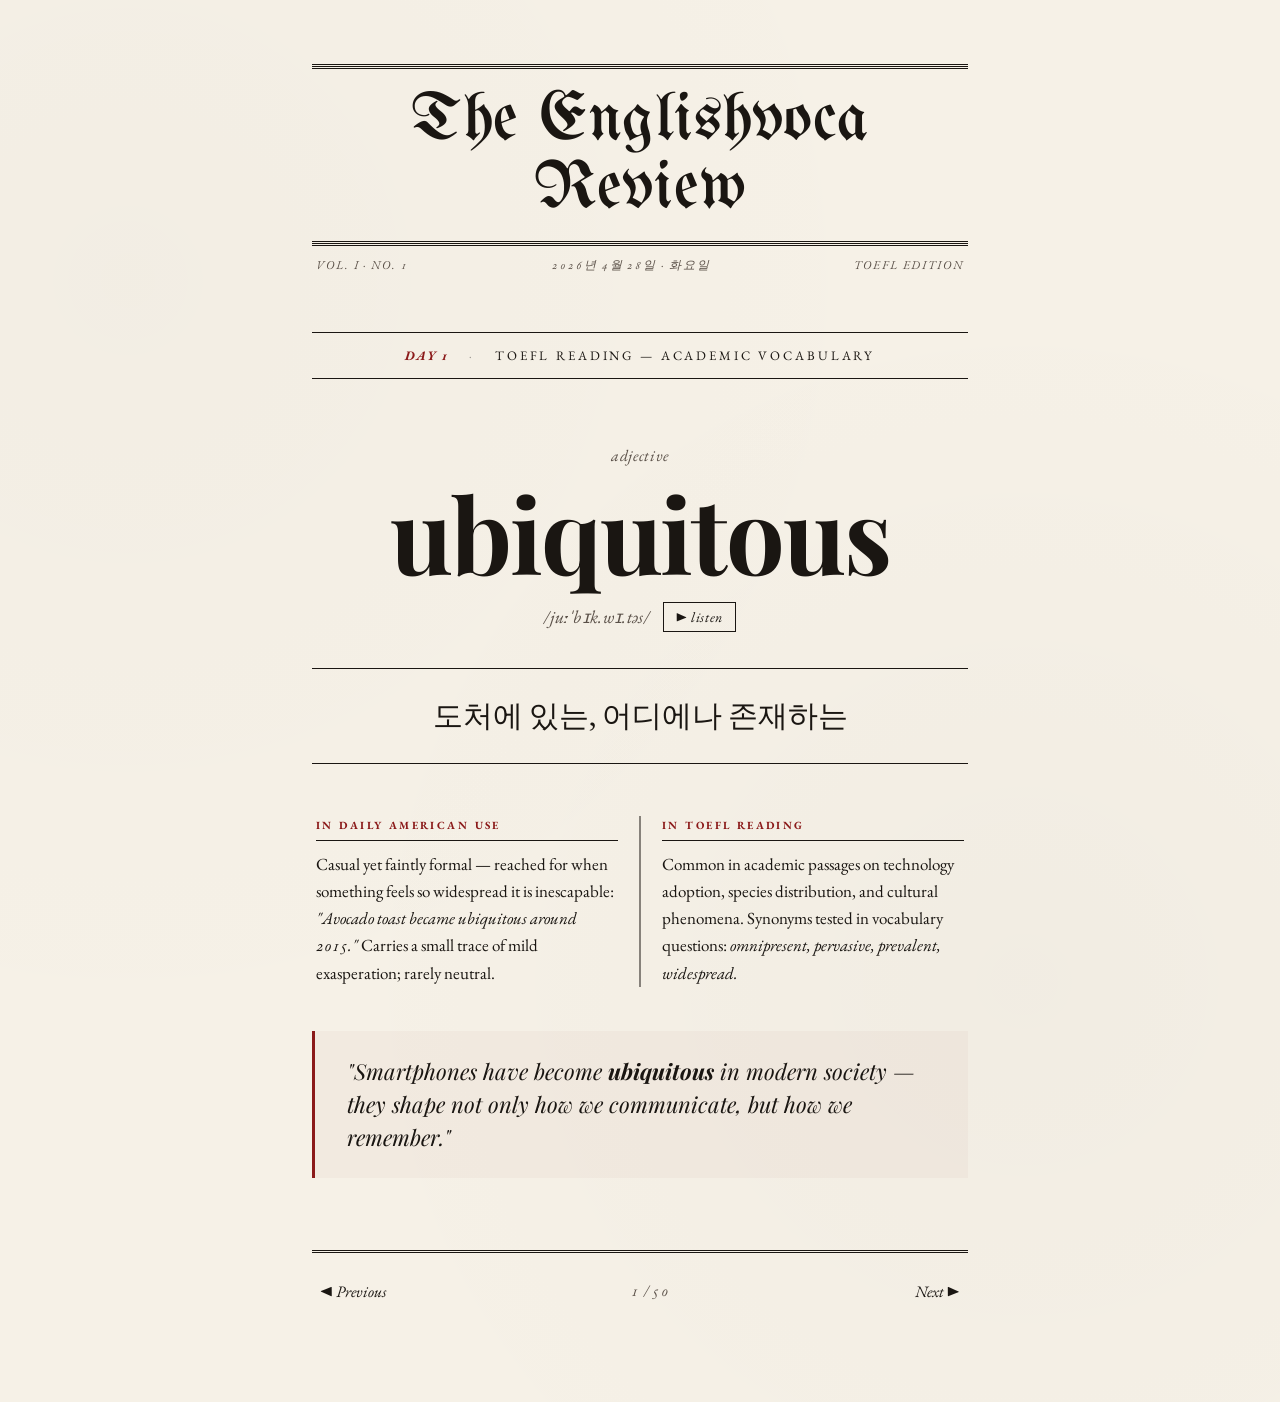
==== index.html @ 8acf05ab "feat: scaffold newspaper-style word card design Static preview of a single TOEFL word entry to lock " ====
<!DOCTYPE html>
<html lang="ko">
<head>
  <meta charset="UTF-8" />
  <meta name="viewport" content="width=device-width, initial-scale=1.0" />
  <title>The Englishvoca Review</title>
  <link rel="preconnect" href="https://fonts.googleapis.com">
  <link rel="preconnect" href="https://fonts.gstatic.com" crossorigin>
  <link href="https://fonts.googleapis.com/css2?family=EB+Garamond:ital,wght@0,400;0,500;0,600;0,700;1,400;1,500&family=Playfair+Display:ital,wght@0,400;0,700;1,400;1,700&family=UnifrakturMaguntia&display=swap" rel="stylesheet">
  <link rel="stylesheet" href="styles.css" />
</head>
<body>
  <main class="paper">
    <header class="masthead">
      <div class="masthead__rule masthead__rule--top"></div>
      <h1 class="masthead__title">The Englishvoca Review</h1>
      <div class="masthead__rule masthead__rule--bottom"></div>
      <div class="masthead__meta">
        <span>Vol. I &middot; No. 1</span>
        <span>2026년 4월 28일 &middot; 화요일</span>
        <span>TOEFL Edition</span>
      </div>
    </header>

    <section class="dateline">
      <span class="dateline__day">Day 1</span>
      <span class="dateline__sep">·</span>
      <span class="dateline__topic">TOEFL Reading — Academic Vocabulary</span>
    </section>

    <article class="entry">
      <div class="entry__pos">adjective</div>
      <h2 class="entry__word">ubiquitous</h2>
      <div class="entry__phonetic">
        <span class="ipa">/juːˈbɪk.wɪ.təs/</span>
        <button class="speak" type="button" aria-label="Listen">▶&nbsp;listen</button>
      </div>

      <p class="entry__lede">
        도처에 있는, 어디에나 존재하는
      </p>

      <div class="entry__columns">
        <section>
          <h3 class="kicker">In daily American use</h3>
          <p>
            Casual yet faintly formal — reached for when something feels so widespread it is inescapable: <em>"Avocado toast became ubiquitous around 2015."</em> Carries a small trace of mild exasperation; rarely neutral.
          </p>
        </section>

        <section>
          <h3 class="kicker">In TOEFL reading</h3>
          <p>
            Common in academic passages on technology adoption, species distribution, and cultural phenomena. Synonyms tested in vocabulary questions: <em>omnipresent, pervasive, prevalent, widespread.</em>
          </p>
        </section>
      </div>

      <blockquote class="entry__quote">
        "Smartphones have become <em>ubiquitous</em> in modern society — they shape not only how we communicate, but how we remember."
      </blockquote>
    </article>

    <nav class="pager">
      <button class="pager__prev" type="button">◀&nbsp;Previous</button>
      <span class="pager__count">1 / 50</span>
      <button class="pager__next" type="button">Next&nbsp;▶</button>
    </nav>
  </main>
</body>
</html>
---- styles.css ----
:root {
  --paper: #f6f1e7;
  --paper-soft: #efe8d8;
  --ink: #1a1612;
  --ink-soft: #5a5048;
  --rule: #1a1612;
  --accent: #8b1a1a;
  --serif: "EB Garamond", Garamond, "Times New Roman", serif;
  --display: "Playfair Display", "EB Garamond", serif;
  --gothic: "UnifrakturMaguntia", "EB Garamond", serif;
}

* { box-sizing: border-box; }

html, body {
  margin: 0;
  padding: 0;
  background: var(--paper);
  background-image:
    radial-gradient(circle at 10% 20%, rgba(0,0,0,0.015) 0%, transparent 50%),
    radial-gradient(circle at 80% 70%, rgba(0,0,0,0.02) 0%, transparent 50%);
  color: var(--ink);
  font-family: var(--serif);
  font-size: 19px;
  line-height: 1.65;
  -webkit-font-smoothing: antialiased;
  font-feature-settings: "liga", "onum", "kern";
}

.paper {
  max-width: 720px;
  margin: 0 auto;
  padding: 64px 32px 96px;
}

/* ---------- Masthead ---------- */
.masthead { text-align: center; margin-bottom: 56px; }
.masthead__rule {
  height: 5px;
}
.masthead__rule--top {
  border-top: 1px solid var(--rule);
  border-bottom: 3px double var(--rule);
}
.masthead__rule--bottom {
  border-top: 3px double var(--rule);
  border-bottom: 1px solid var(--rule);
}
.masthead__title {
  font-family: var(--gothic);
  font-size: 68px;
  font-weight: 400;
  margin: 18px 0;
  letter-spacing: 0.5px;
  line-height: 1;
}
.masthead__meta {
  display: flex;
  justify-content: space-between;
  font-size: 12px;
  text-transform: uppercase;
  letter-spacing: 0.16em;
  padding: 10px 4px 0;
  font-style: italic;
  color: var(--ink-soft);
}

/* ---------- Dateline ---------- */
.dateline {
  text-align: center;
  font-size: 13px;
  letter-spacing: 0.22em;
  text-transform: uppercase;
  margin-bottom: 64px;
  padding: 12px 0;
  border-top: 1px solid var(--rule);
  border-bottom: 1px solid var(--rule);
}
.dateline__day {
  font-weight: 700;
  color: var(--accent);
  font-style: italic;
  letter-spacing: 0.1em;
}
.dateline__sep { margin: 0 14px; opacity: 0.4; }

/* ---------- Entry ---------- */
.entry__pos {
  text-align: center;
  font-style: italic;
  color: var(--ink-soft);
  font-size: 16px;
  margin-bottom: 10px;
  letter-spacing: 0.04em;
}
.entry__word {
  font-family: var(--display);
  font-size: 104px;
  font-weight: 700;
  text-align: center;
  margin: 0;
  line-height: 1;
  letter-spacing: -0.02em;
  font-feature-settings: "liga", "dlig";
}
.entry__phonetic {
  text-align: center;
  margin: 18px 0 36px;
  font-style: italic;
  font-size: 18px;
  color: var(--ink-soft);
  display: flex;
  justify-content: center;
  align-items: center;
  gap: 14px;
}
.ipa { letter-spacing: 0.02em; }
.speak {
  background: none;
  border: 1px solid var(--ink);
  padding: 5px 12px;
  font-family: var(--serif);
  font-style: italic;
  font-size: 14px;
  cursor: pointer;
  color: var(--ink);
  transition: background 0.15s, color 0.15s;
  letter-spacing: 0.04em;
}
.speak:hover { background: var(--ink); color: var(--paper); }

.entry__lede {
  text-align: center;
  font-size: 30px;
  font-weight: 500;
  line-height: 1.4;
  margin: 36px 0 52px;
  padding: 26px 0;
  border-top: 1px solid var(--rule);
  border-bottom: 1px solid var(--rule);
  font-feature-settings: "onum";
}

.entry__columns {
  display: grid;
  grid-template-columns: 1fr 1fr;
  gap: 36px;
  margin-bottom: 44px;
  position: relative;
}
.entry__columns::before {
  content: "";
  position: absolute;
  left: 50%;
  top: 0;
  bottom: 0;
  width: 1px;
  background: var(--rule);
  transform: translateX(-0.5px);
}
.entry__columns section { padding: 0 4px; }
.kicker {
  font-family: var(--serif);
  font-size: 11px;
  text-transform: uppercase;
  letter-spacing: 0.22em;
  color: var(--accent);
  font-weight: 700;
  margin: 0 0 10px;
  padding-bottom: 6px;
  border-bottom: 1px solid var(--rule);
}
.entry__columns p {
  margin: 0;
  font-size: 17px;
  line-height: 1.6;
}

.entry__quote {
  font-family: var(--display);
  font-size: 22px;
  font-style: italic;
  font-weight: 400;
  line-height: 1.5;
  margin: 44px 0 0;
  padding: 24px 32px;
  border-left: 3px solid var(--accent);
  color: var(--ink);
  background: rgba(139, 26, 26, 0.035);
}
.entry__quote em { font-weight: 700; font-style: italic; }

/* ---------- Pager ---------- */
.pager {
  display: flex;
  justify-content: space-between;
  align-items: center;
  margin-top: 72px;
  padding-top: 24px;
  border-top: 3px double var(--rule);
  font-style: italic;
  font-size: 16px;
  color: var(--ink-soft);
}
.pager button {
  background: none;
  border: none;
  font-family: var(--serif);
  font-style: italic;
  font-size: 16px;
  cursor: pointer;
  color: var(--ink);
  padding: 4px 8px;
  transition: color 0.15s;
}
.pager button:hover { color: var(--accent); }
.pager__count {
  font-feature-settings: "onum";
  letter-spacing: 0.06em;
}

/* ---------- Responsive ---------- */
@media (max-width: 640px) {
  html, body { font-size: 17px; }
  .paper { padding: 36px 22px 72px; }
  .masthead__title { font-size: 40px; }
  .entry__word { font-size: 64px; }
  .entry__lede { font-size: 24px; }
  .entry__columns { grid-template-columns: 1fr; gap: 28px; }
  .entry__columns::before { display: none; }
  .masthead__meta {
    flex-direction: column;
    gap: 4px;
    font-size: 11px;
  }
  .dateline { font-size: 11px; }
}
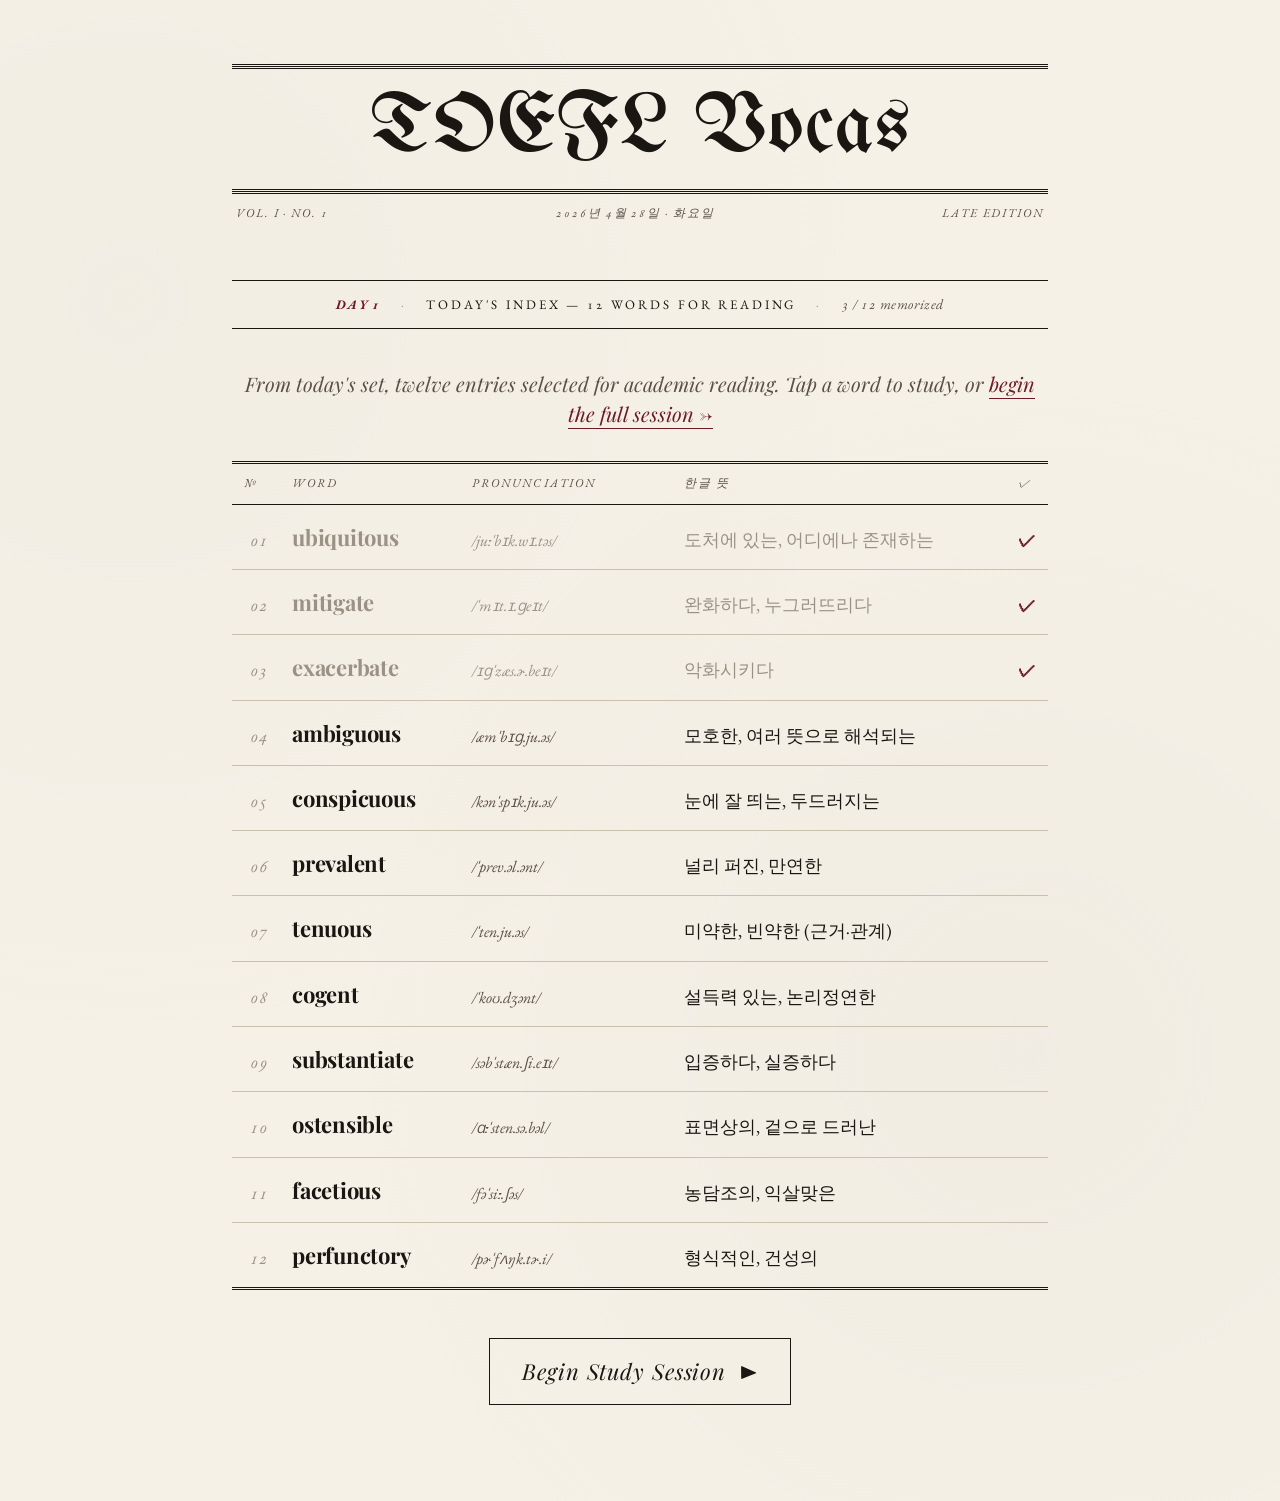
==== commit 923c3563: "feat: split into Index (table) and Study (card) views - Masthead title is now "TOEFL Vocas" set in C" ====
--- a/index.html
+++ b/index.html
@@ -3,69 +3,142 @@
 <head>
   <meta charset="UTF-8" />
   <meta name="viewport" content="width=device-width, initial-scale=1.0" />
-  <title>The Englishvoca Review</title>
+  <title>TOEFL Vocas — Index</title>
   <link rel="preconnect" href="https://fonts.googleapis.com">
   <link rel="preconnect" href="https://fonts.gstatic.com" crossorigin>
   <link href="https://fonts.googleapis.com/css2?family=EB+Garamond:ital,wght@0,400;0,500;0,600;0,700;1,400;1,500&family=Playfair+Display:ital,wght@0,400;0,700;1,400;1,700&family=UnifrakturMaguntia&display=swap" rel="stylesheet">
+  <link href="https://fonts.cdnfonts.com/css/chomsky" rel="stylesheet">
   <link rel="stylesheet" href="styles.css" />
 </head>
 <body>
-  <main class="paper">
+  <main class="paper paper--wide">
     <header class="masthead">
       <div class="masthead__rule masthead__rule--top"></div>
-      <h1 class="masthead__title">The Englishvoca Review</h1>
+      <h1 class="masthead__title">TOEFL Vocas</h1>
       <div class="masthead__rule masthead__rule--bottom"></div>
       <div class="masthead__meta">
         <span>Vol. I &middot; No. 1</span>
         <span>2026년 4월 28일 &middot; 화요일</span>
-        <span>TOEFL Edition</span>
+        <span>Late Edition</span>
       </div>
     </header>
 
     <section class="dateline">
       <span class="dateline__day">Day 1</span>
       <span class="dateline__sep">·</span>
-      <span class="dateline__topic">TOEFL Reading — Academic Vocabulary</span>
+      <span class="dateline__topic">Today's Index — 12 Words for Reading</span>
+      <span class="dateline__sep">·</span>
+      <span class="dateline__progress">3 / 12 memorized</span>
     </section>
 
-    <article class="entry">
-      <div class="entry__pos">adjective</div>
-      <h2 class="entry__word">ubiquitous</h2>
-      <div class="entry__phonetic">
-        <span class="ipa">/juːˈbɪk.wɪ.təs/</span>
-        <button class="speak" type="button" aria-label="Listen">▶&nbsp;listen</button>
-      </div>
+    <section class="lead">
+      <p class="lead__deck">
+        From today's set, twelve entries selected for academic reading. Tap a word to study, or
+        <a class="lead__link" href="study.html">begin the full session →</a>
+      </p>
+    </section>
 
-      <p class="entry__lede">
-        도처에 있는, 어디에나 존재하는
-      </p>
+    <table class="index-table">
+      <thead>
+        <tr>
+          <th class="col-num">№</th>
+          <th class="col-word">Word</th>
+          <th class="col-ipa">Pronunciation</th>
+          <th class="col-meaning">한글 뜻</th>
+          <th class="col-status" aria-label="memorized">✓</th>
+        </tr>
+      </thead>
+      <tbody>
+        <tr class="row row--done">
+          <td class="col-num">01</td>
+          <td class="col-word"><a href="study.html#ubiquitous">ubiquitous</a></td>
+          <td class="col-ipa">/juːˈbɪk.wɪ.təs/</td>
+          <td class="col-meaning">도처에 있는, 어디에나 존재하는</td>
+          <td class="col-status">✓</td>
+        </tr>
+        <tr class="row row--done">
+          <td class="col-num">02</td>
+          <td class="col-word"><a href="study.html#mitigate">mitigate</a></td>
+          <td class="col-ipa">/ˈmɪt.ɪ.ɡeɪt/</td>
+          <td class="col-meaning">완화하다, 누그러뜨리다</td>
+          <td class="col-status">✓</td>
+        </tr>
+        <tr class="row row--done">
+          <td class="col-num">03</td>
+          <td class="col-word"><a href="study.html#exacerbate">exacerbate</a></td>
+          <td class="col-ipa">/ɪɡˈzæs.ɚ.beɪt/</td>
+          <td class="col-meaning">악화시키다</td>
+          <td class="col-status">✓</td>
+        </tr>
+        <tr class="row">
+          <td class="col-num">04</td>
+          <td class="col-word"><a href="study.html#ambiguous">ambiguous</a></td>
+          <td class="col-ipa">/æmˈbɪɡ.ju.əs/</td>
+          <td class="col-meaning">모호한, 여러 뜻으로 해석되는</td>
+          <td class="col-status"></td>
+        </tr>
+        <tr class="row">
+          <td class="col-num">05</td>
+          <td class="col-word"><a href="study.html#conspicuous">conspicuous</a></td>
+          <td class="col-ipa">/kənˈspɪk.ju.əs/</td>
+          <td class="col-meaning">눈에 잘 띄는, 두드러지는</td>
+          <td class="col-status"></td>
+        </tr>
+        <tr class="row">
+          <td class="col-num">06</td>
+          <td class="col-word"><a href="study.html#prevalent">prevalent</a></td>
+          <td class="col-ipa">/ˈprev.əl.ənt/</td>
+          <td class="col-meaning">널리 퍼진, 만연한</td>
+          <td class="col-status"></td>
+        </tr>
+        <tr class="row">
+          <td class="col-num">07</td>
+          <td class="col-word"><a href="study.html#tenuous">tenuous</a></td>
+          <td class="col-ipa">/ˈten.ju.əs/</td>
+          <td class="col-meaning">미약한, 빈약한 (근거·관계)</td>
+          <td class="col-status"></td>
+        </tr>
+        <tr class="row">
+          <td class="col-num">08</td>
+          <td class="col-word"><a href="study.html#cogent">cogent</a></td>
+          <td class="col-ipa">/ˈkoʊ.dʒənt/</td>
+          <td class="col-meaning">설득력 있는, 논리정연한</td>
+          <td class="col-status"></td>
+        </tr>
+        <tr class="row">
+          <td class="col-num">09</td>
+          <td class="col-word"><a href="study.html#substantiate">substantiate</a></td>
+          <td class="col-ipa">/səbˈstæn.ʃi.eɪt/</td>
+          <td class="col-meaning">입증하다, 실증하다</td>
+          <td class="col-status"></td>
+        </tr>
+        <tr class="row">
+          <td class="col-num">10</td>
+          <td class="col-word"><a href="study.html#ostensible">ostensible</a></td>
+          <td class="col-ipa">/ɑːˈsten.sə.bəl/</td>
+          <td class="col-meaning">표면상의, 겉으로 드러난</td>
+          <td class="col-status"></td>
+        </tr>
+        <tr class="row">
+          <td class="col-num">11</td>
+          <td class="col-word"><a href="study.html#facetious">facetious</a></td>
+          <td class="col-ipa">/fəˈsiː.ʃəs/</td>
+          <td class="col-meaning">농담조의, 익살맞은</td>
+          <td class="col-status"></td>
+        </tr>
+        <tr class="row">
+          <td class="col-num">12</td>
+          <td class="col-word"><a href="study.html#perfunctory">perfunctory</a></td>
+          <td class="col-ipa">/pɚˈfʌŋk.tɚ.i/</td>
+          <td class="col-meaning">형식적인, 건성의</td>
+          <td class="col-status"></td>
+        </tr>
+      </tbody>
+    </table>
 
-      <div class="entry__columns">
-        <section>
-          <h3 class="kicker">In daily American use</h3>
-          <p>
-            Casual yet faintly formal — reached for when something feels so widespread it is inescapable: <em>"Avocado toast became ubiquitous around 2015."</em> Carries a small trace of mild exasperation; rarely neutral.
-          </p>
-        </section>
-
-        <section>
-          <h3 class="kicker">In TOEFL reading</h3>
-          <p>
-            Common in academic passages on technology adoption, species distribution, and cultural phenomena. Synonyms tested in vocabulary questions: <em>omnipresent, pervasive, prevalent, widespread.</em>
-          </p>
-        </section>
-      </div>
-
-      <blockquote class="entry__quote">
-        "Smartphones have become <em>ubiquitous</em> in modern society — they shape not only how we communicate, but how we remember."
-      </blockquote>
-    </article>
-
-    <nav class="pager">
-      <button class="pager__prev" type="button">◀&nbsp;Previous</button>
-      <span class="pager__count">1 / 50</span>
-      <button class="pager__next" type="button">Next&nbsp;▶</button>
-    </nav>
+    <footer class="paper__footer">
+      <a class="cta" href="study.html">Begin Study Session &nbsp;▶</a>
+    </footer>
   </main>
 </body>
 </html>
--- a/styles.css
+++ b/styles.css
@@ -3,11 +3,14 @@
   --paper-soft: #efe8d8;
   --ink: #1a1612;
   --ink-soft: #5a5048;
+  --ink-faint: #9b9286;
   --rule: #1a1612;
-  --accent: #8b1a1a;
+  --rule-soft: #c9c0ae;
+  --accent: #6e1a25;          /* burgundy */
+  --accent-soft: #8b2a36;
   --serif: "EB Garamond", Garamond, "Times New Roman", serif;
   --display: "Playfair Display", "EB Garamond", serif;
-  --gothic: "UnifrakturMaguntia", "EB Garamond", serif;
+  --gothic: "Chomsky", "UnifrakturMaguntia", "EB Garamond", serif;
 }
 
 * { box-sizing: border-box; }
@@ -27,17 +30,19 @@
   font-feature-settings: "liga", "onum", "kern";
 }
 
+a { color: inherit; text-decoration: none; }
+a:hover { color: var(--accent); }
+
 .paper {
   max-width: 720px;
   margin: 0 auto;
   padding: 64px 32px 96px;
 }
+.paper--wide { max-width: 880px; }
 
 /* ---------- Masthead ---------- */
 .masthead { text-align: center; margin-bottom: 56px; }
-.masthead__rule {
-  height: 5px;
-}
+.masthead__rule { height: 5px; }
 .masthead__rule--top {
   border-top: 1px solid var(--rule);
   border-bottom: 3px double var(--rule);
@@ -48,12 +53,14 @@
 }
 .masthead__title {
   font-family: var(--gothic);
-  font-size: 68px;
+  font-size: 84px;
   font-weight: 400;
   margin: 18px 0;
   letter-spacing: 0.5px;
   line-height: 1;
 }
+.masthead__title a { color: inherit; }
+.masthead__title a:hover { color: var(--accent); }
 .masthead__meta {
   display: flex;
   justify-content: space-between;
@@ -71,7 +78,7 @@
   font-size: 13px;
   letter-spacing: 0.22em;
   text-transform: uppercase;
-  margin-bottom: 64px;
+  margin-bottom: 40px;
   padding: 12px 0;
   border-top: 1px solid var(--rule);
   border-bottom: 1px solid var(--rule);
@@ -83,8 +90,128 @@
   letter-spacing: 0.1em;
 }
 .dateline__sep { margin: 0 14px; opacity: 0.4; }
-
-/* ---------- Entry ---------- */
+.dateline__progress {
+  font-style: italic;
+  color: var(--ink-soft);
+  text-transform: none;
+  letter-spacing: 0.04em;
+  font-size: 14px;
+}
+
+/* ---------- Lead deck (above table) ---------- */
+.lead { text-align: center; margin: 0 0 32px; }
+.lead__deck {
+  font-family: var(--display);
+  font-style: italic;
+  font-size: 20px;
+  color: var(--ink-soft);
+  margin: 0;
+  line-height: 1.5;
+}
+.lead__link {
+  color: var(--accent);
+  border-bottom: 1px solid var(--accent);
+  padding-bottom: 1px;
+}
+.lead__link:hover { color: var(--accent-soft); }
+
+/* ---------- Index Table ---------- */
+.index-table {
+  width: 100%;
+  border-collapse: collapse;
+  margin: 0 0 48px;
+  font-size: 18px;
+}
+.index-table thead th {
+  font-family: var(--serif);
+  font-style: italic;
+  font-weight: 400;
+  font-size: 12px;
+  text-transform: uppercase;
+  letter-spacing: 0.18em;
+  color: var(--ink-soft);
+  text-align: left;
+  padding: 10px 12px;
+  border-top: 3px double var(--rule);
+  border-bottom: 1px solid var(--rule);
+  white-space: nowrap;
+}
+.index-table tbody td {
+  padding: 14px 12px;
+  border-bottom: 1px solid var(--rule-soft);
+  vertical-align: baseline;
+}
+.index-table tbody tr:last-child td {
+  border-bottom: 3px double var(--rule);
+}
+.col-num {
+  width: 48px;
+  font-feature-settings: "onum";
+  color: var(--ink-faint);
+  font-style: italic;
+  text-align: right;
+  padding-right: 18px;
+}
+.col-word {
+  font-family: var(--display);
+  font-weight: 700;
+  font-size: 22px;
+  letter-spacing: -0.01em;
+  width: 22%;
+}
+.col-word a { display: inline-block; }
+.col-word a:hover { color: var(--accent); border-bottom: 1px solid var(--accent); }
+.col-ipa {
+  font-style: italic;
+  color: var(--ink-soft);
+  font-size: 16px;
+  width: 26%;
+}
+.col-meaning { color: var(--ink); }
+.col-status {
+  width: 36px;
+  text-align: center;
+  color: var(--accent);
+  font-weight: 700;
+}
+.row--done .col-word { color: var(--ink-faint); }
+.row--done .col-meaning { color: var(--ink-faint); }
+.row--done .col-ipa { color: var(--ink-faint); }
+
+/* ---------- Footer CTA ---------- */
+.paper__footer {
+  text-align: center;
+  margin-top: 32px;
+}
+.cta {
+  display: inline-block;
+  font-family: var(--display);
+  font-style: italic;
+  font-size: 22px;
+  padding: 14px 32px;
+  border: 1px solid var(--ink);
+  color: var(--ink);
+  letter-spacing: 0.04em;
+  transition: background 0.15s, color 0.15s;
+}
+.cta:hover { background: var(--accent); color: var(--paper); border-color: var(--accent); }
+
+/* ---------- Auto-advance bar ---------- */
+.advance-bar {
+  height: 2px;
+  background: var(--rule-soft);
+  margin: 0 auto 40px;
+  max-width: 480px;
+  overflow: hidden;
+}
+.advance-bar__fill {
+  height: 100%;
+  width: 35%;
+  background: var(--accent);
+  transition: width 0.2s linear;
+}
+
+/* ---------- Entry (Study Card) ---------- */
 .entry__pos {
   text-align: center;
   font-style: italic;
@@ -186,7 +313,7 @@
   padding: 24px 32px;
   border-left: 3px solid var(--accent);
   color: var(--ink);
-  background: rgba(139, 26, 26, 0.035);
+  background: rgba(110, 26, 37, 0.04);
 }
 .entry__quote em { font-weight: 700; font-style: italic; }
 
@@ -214,16 +341,25 @@
   transition: color 0.15s;
 }
 .pager button:hover { color: var(--accent); }
+.pager__center {
+  display: flex;
+  align-items: center;
+  gap: 18px;
+}
 .pager__count {
   font-feature-settings: "onum";
   letter-spacing: 0.06em;
 }
+.pager__pause {
+  border: 1px solid var(--ink) !important;
+  padding: 4px 12px !important;
+}
 
 /* ---------- Responsive ---------- */
-@media (max-width: 640px) {
+@media (max-width: 720px) {
   html, body { font-size: 17px; }
   .paper { padding: 36px 22px 72px; }
-  .masthead__title { font-size: 40px; }
+  .masthead__title { font-size: 52px; }
   .entry__word { font-size: 64px; }
   .entry__lede { font-size: 24px; }
   .entry__columns { grid-template-columns: 1fr; gap: 28px; }
@@ -233,5 +369,26 @@
     gap: 4px;
     font-size: 11px;
   }
-  .dateline { font-size: 11px; }
-}
+  .dateline {
+    font-size: 11px;
+    display: flex;
+    flex-direction: column;
+    gap: 4px;
+  }
+  .dateline__sep { display: none; }
+  .index-table { font-size: 16px; }
+  .index-table thead { display: none; }
+  .index-table, .index-table tbody, .index-table tr, .index-table td { display: block; width: 100%; }
+  .index-table tbody tr {
+    padding: 14px 0;
+    border-bottom: 1px solid var(--rule-soft);
+  }
+  .index-table tbody td {
+    padding: 2px 0;
+    border: none;
+  }
+  .col-num { display: inline-block; width: auto; padding-right: 8px; }
+  .col-status { display: inline-block; width: auto; }
+  .col-word { font-size: 24px; display: inline-block; }
+  .col-ipa { font-size: 14px; }
+}
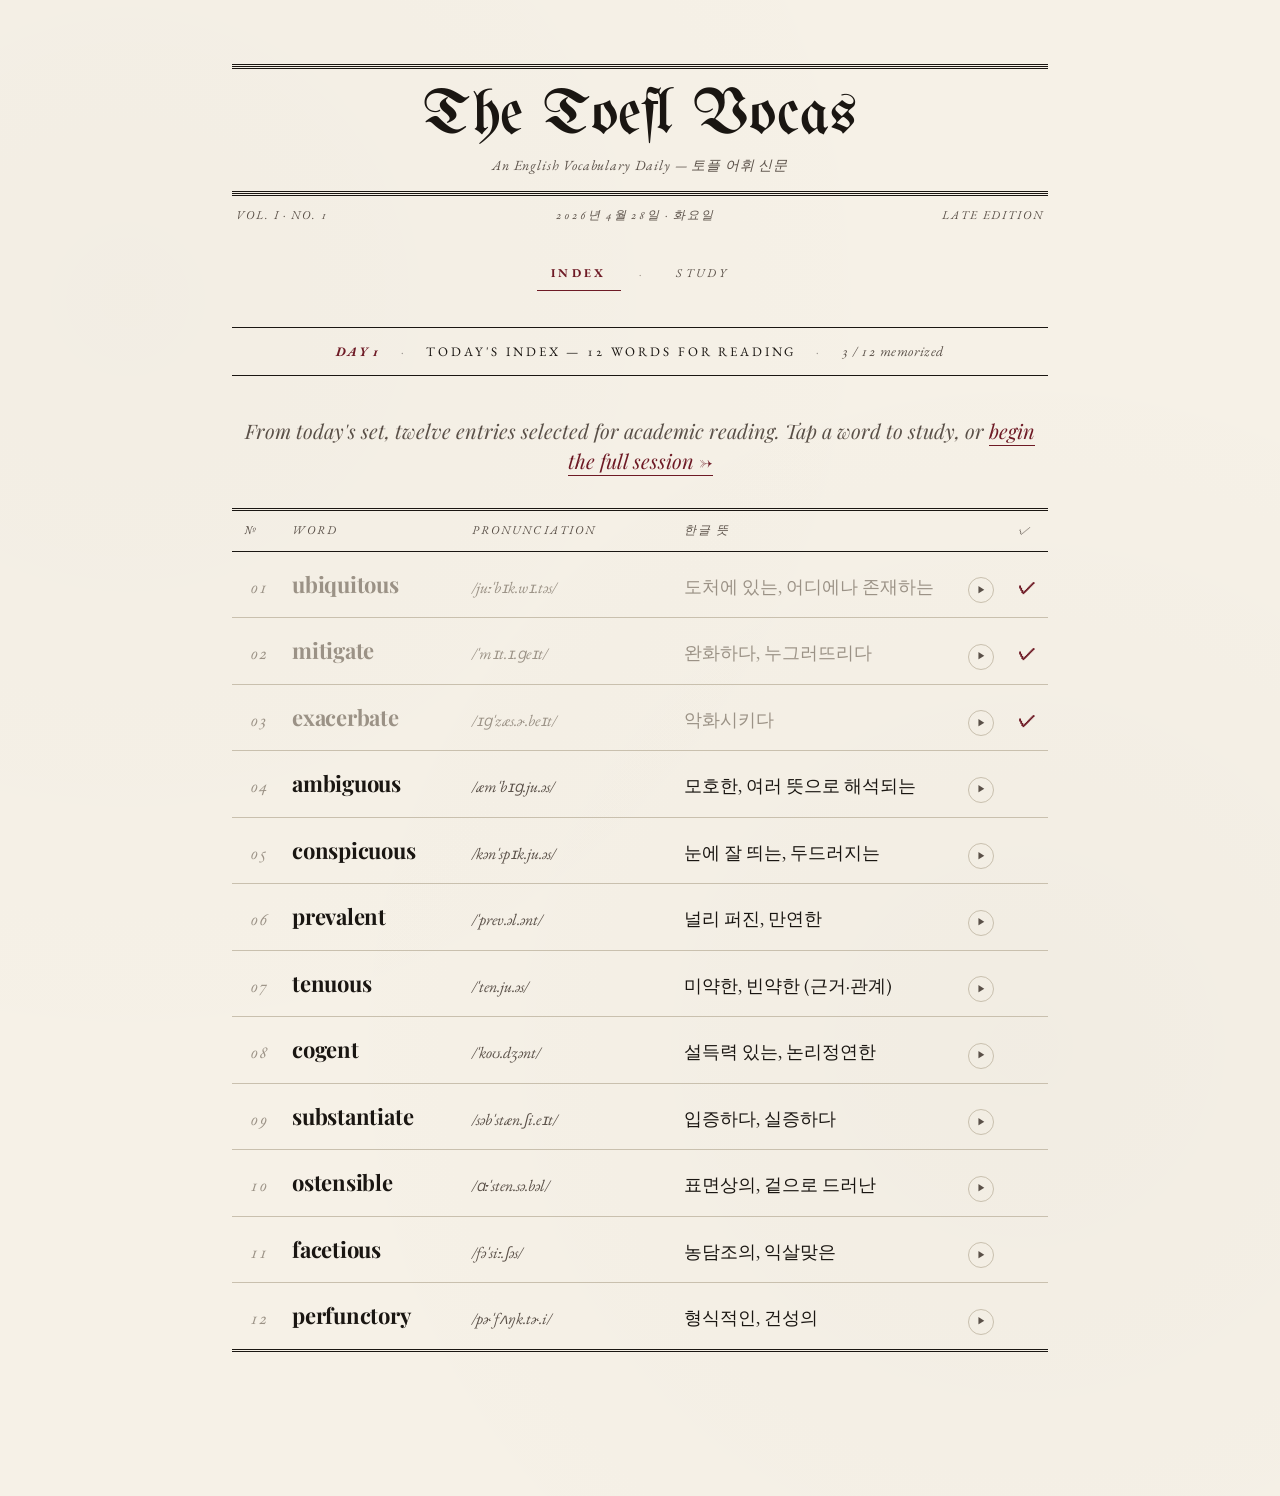
==== commit e4f8d5c7: "feat: unify navigation, improve masthead readability, per-row TTS - Masthead title moves to title ca" ====
--- a/index.html
+++ b/index.html
@@ -14,7 +14,8 @@
   <main class="paper paper--wide">
     <header class="masthead">
       <div class="masthead__rule masthead__rule--top"></div>
-      <h1 class="masthead__title">TOEFL Vocas</h1>
+      <h1 class="masthead__title">The Toefl Vocas</h1>
+      <p class="masthead__subtitle">An English Vocabulary Daily &mdash; 토플 어휘 신문</p>
       <div class="masthead__rule masthead__rule--bottom"></div>
       <div class="masthead__meta">
         <span>Vol. I &middot; No. 1</span>
@@ -22,6 +23,12 @@
         <span>Late Edition</span>
       </div>
     </header>
+
+    <nav class="mode-toggle" aria-label="View mode">
+      <a href="index.html" class="mode-toggle__item is-active">Index</a>
+      <span class="mode-toggle__sep">·</span>
+      <a href="study.html" class="mode-toggle__item">Study</a>
+    </nav>
 
     <section class="dateline">
       <span class="dateline__day">Day 1</span>
@@ -45,6 +52,7 @@
           <th class="col-word">Word</th>
           <th class="col-ipa">Pronunciation</th>
           <th class="col-meaning">한글 뜻</th>
+          <th class="col-listen" aria-label="listen"></th>
           <th class="col-status" aria-label="memorized">✓</th>
         </tr>
       </thead>
@@ -54,6 +62,7 @@
           <td class="col-word"><a href="study.html#ubiquitous">ubiquitous</a></td>
           <td class="col-ipa">/juːˈbɪk.wɪ.təs/</td>
           <td class="col-meaning">도처에 있는, 어디에나 존재하는</td>
+          <td class="col-listen"><button class="row-speak" type="button" data-word="ubiquitous" aria-label="Listen to ubiquitous">▶</button></td>
           <td class="col-status">✓</td>
         </tr>
         <tr class="row row--done">
@@ -61,6 +70,7 @@
           <td class="col-word"><a href="study.html#mitigate">mitigate</a></td>
           <td class="col-ipa">/ˈmɪt.ɪ.ɡeɪt/</td>
           <td class="col-meaning">완화하다, 누그러뜨리다</td>
+          <td class="col-listen"><button class="row-speak" type="button" data-word="mitigate" aria-label="Listen to mitigate">▶</button></td>
           <td class="col-status">✓</td>
         </tr>
         <tr class="row row--done">
@@ -68,6 +78,7 @@
           <td class="col-word"><a href="study.html#exacerbate">exacerbate</a></td>
           <td class="col-ipa">/ɪɡˈzæs.ɚ.beɪt/</td>
           <td class="col-meaning">악화시키다</td>
+          <td class="col-listen"><button class="row-speak" type="button" data-word="exacerbate" aria-label="Listen to exacerbate">▶</button></td>
           <td class="col-status">✓</td>
         </tr>
         <tr class="row">
@@ -75,6 +86,7 @@
           <td class="col-word"><a href="study.html#ambiguous">ambiguous</a></td>
           <td class="col-ipa">/æmˈbɪɡ.ju.əs/</td>
           <td class="col-meaning">모호한, 여러 뜻으로 해석되는</td>
+          <td class="col-listen"><button class="row-speak" type="button" data-word="ambiguous" aria-label="Listen to ambiguous">▶</button></td>
           <td class="col-status"></td>
         </tr>
         <tr class="row">
@@ -82,6 +94,7 @@
           <td class="col-word"><a href="study.html#conspicuous">conspicuous</a></td>
           <td class="col-ipa">/kənˈspɪk.ju.əs/</td>
           <td class="col-meaning">눈에 잘 띄는, 두드러지는</td>
+          <td class="col-listen"><button class="row-speak" type="button" data-word="conspicuous" aria-label="Listen to conspicuous">▶</button></td>
           <td class="col-status"></td>
         </tr>
         <tr class="row">
@@ -89,6 +102,7 @@
           <td class="col-word"><a href="study.html#prevalent">prevalent</a></td>
           <td class="col-ipa">/ˈprev.əl.ənt/</td>
           <td class="col-meaning">널리 퍼진, 만연한</td>
+          <td class="col-listen"><button class="row-speak" type="button" data-word="prevalent" aria-label="Listen to prevalent">▶</button></td>
           <td class="col-status"></td>
         </tr>
         <tr class="row">
@@ -96,6 +110,7 @@
           <td class="col-word"><a href="study.html#tenuous">tenuous</a></td>
           <td class="col-ipa">/ˈten.ju.əs/</td>
           <td class="col-meaning">미약한, 빈약한 (근거·관계)</td>
+          <td class="col-listen"><button class="row-speak" type="button" data-word="tenuous" aria-label="Listen to tenuous">▶</button></td>
           <td class="col-status"></td>
         </tr>
         <tr class="row">
@@ -103,6 +118,7 @@
           <td class="col-word"><a href="study.html#cogent">cogent</a></td>
           <td class="col-ipa">/ˈkoʊ.dʒənt/</td>
           <td class="col-meaning">설득력 있는, 논리정연한</td>
+          <td class="col-listen"><button class="row-speak" type="button" data-word="cogent" aria-label="Listen to cogent">▶</button></td>
           <td class="col-status"></td>
         </tr>
         <tr class="row">
@@ -110,6 +126,7 @@
           <td class="col-word"><a href="study.html#substantiate">substantiate</a></td>
           <td class="col-ipa">/səbˈstæn.ʃi.eɪt/</td>
           <td class="col-meaning">입증하다, 실증하다</td>
+          <td class="col-listen"><button class="row-speak" type="button" data-word="substantiate" aria-label="Listen to substantiate">▶</button></td>
           <td class="col-status"></td>
         </tr>
         <tr class="row">
@@ -117,6 +134,7 @@
           <td class="col-word"><a href="study.html#ostensible">ostensible</a></td>
           <td class="col-ipa">/ɑːˈsten.sə.bəl/</td>
           <td class="col-meaning">표면상의, 겉으로 드러난</td>
+          <td class="col-listen"><button class="row-speak" type="button" data-word="ostensible" aria-label="Listen to ostensible">▶</button></td>
           <td class="col-status"></td>
         </tr>
         <tr class="row">
@@ -124,6 +142,7 @@
           <td class="col-word"><a href="study.html#facetious">facetious</a></td>
           <td class="col-ipa">/fəˈsiː.ʃəs/</td>
           <td class="col-meaning">농담조의, 익살맞은</td>
+          <td class="col-listen"><button class="row-speak" type="button" data-word="facetious" aria-label="Listen to facetious">▶</button></td>
           <td class="col-status"></td>
         </tr>
         <tr class="row">
@@ -131,14 +150,12 @@
           <td class="col-word"><a href="study.html#perfunctory">perfunctory</a></td>
           <td class="col-ipa">/pɚˈfʌŋk.tɚ.i/</td>
           <td class="col-meaning">형식적인, 건성의</td>
+          <td class="col-listen"><button class="row-speak" type="button" data-word="perfunctory" aria-label="Listen to perfunctory">▶</button></td>
           <td class="col-status"></td>
         </tr>
       </tbody>
     </table>
 
-    <footer class="paper__footer">
-      <a class="cta" href="study.html">Begin Study Session &nbsp;▶</a>
-    </footer>
   </main>
 </body>
 </html>
--- a/styles.css
+++ b/styles.css
@@ -53,14 +53,21 @@
 }
 .masthead__title {
   font-family: var(--gothic);
-  font-size: 84px;
+  font-size: 64px;
   font-weight: 400;
-  margin: 18px 0;
+  margin: 14px 0 4px;
   letter-spacing: 0.5px;
-  line-height: 1;
-}
-.masthead__title a { color: inherit; }
-.masthead__title a:hover { color: var(--accent); }
+  line-height: 1.05;
+}
+.masthead__subtitle {
+  font-family: var(--serif);
+  font-style: italic;
+  font-size: 14px;
+  letter-spacing: 0.06em;
+  color: var(--ink-soft);
+  text-align: center;
+  margin: 0 0 14px;
+}
 .masthead__meta {
   display: flex;
   justify-content: space-between;
@@ -72,6 +79,33 @@
   color: var(--ink-soft);
 }
 
+/* ---------- Mode Toggle ---------- */
+.mode-toggle {
+  display: flex;
+  justify-content: center;
+  align-items: center;
+  gap: 18px;
+  margin: -24px 0 36px;
+  font-size: 12px;
+  letter-spacing: 0.28em;
+  text-transform: uppercase;
+  font-style: italic;
+}
+.mode-toggle__item {
+  padding: 6px 14px;
+  color: var(--ink-soft);
+  border-bottom: 1px solid transparent;
+  transition: color 0.15s, border-color 0.15s;
+}
+.mode-toggle__item:hover { color: var(--accent); }
+.mode-toggle__item.is-active {
+  color: var(--accent);
+  border-bottom: 1px solid var(--accent);
+  font-weight: 700;
+  font-style: normal;
+}
+.mode-toggle__sep { color: var(--ink-faint); font-style: normal; }
+
 /* ---------- Dateline ---------- */
 .dateline {
   text-align: center;
@@ -168,6 +202,31 @@
   width: 26%;
 }
 .col-meaning { color: var(--ink); }
+.col-listen {
+  width: 40px;
+  text-align: center;
+}
+.row-speak {
+  background: none;
+  border: 1px solid var(--rule-soft);
+  border-radius: 50%;
+  width: 26px;
+  height: 26px;
+  font-size: 9px;
+  cursor: pointer;
+  color: var(--ink-soft);
+  padding: 0;
+  display: inline-flex;
+  align-items: center;
+  justify-content: center;
+  transition: background 0.15s, color 0.15s, border-color 0.15s;
+  line-height: 1;
+}
+.row-speak:hover {
+  background: var(--accent);
+  color: var(--paper);
+  border-color: var(--accent);
+}
 .col-status {
   width: 36px;
   text-align: center;
@@ -177,24 +236,6 @@
 .row--done .col-word { color: var(--ink-faint); }
 .row--done .col-meaning { color: var(--ink-faint); }
 .row--done .col-ipa { color: var(--ink-faint); }
-
-/* ---------- Footer CTA ---------- */
-.paper__footer {
-  text-align: center;
-  margin-top: 32px;
-}
-.cta {
-  display: inline-block;
-  font-family: var(--display);
-  font-style: italic;
-  font-size: 22px;
-  padding: 14px 32px;
-  border: 1px solid var(--ink);
-  color: var(--ink);
-  letter-spacing: 0.04em;
-  transition: background 0.15s, color 0.15s;
-}
-.cta:hover { background: var(--accent); color: var(--paper); border-color: var(--accent); }
 
 /* ---------- Auto-advance bar ---------- */
 .advance-bar {
@@ -359,7 +400,9 @@
 @media (max-width: 720px) {
   html, body { font-size: 17px; }
   .paper { padding: 36px 22px 72px; }
-  .masthead__title { font-size: 52px; }
+  .masthead__title { font-size: 42px; }
+  .masthead__subtitle { font-size: 12px; }
+  .mode-toggle { font-size: 11px; gap: 10px; margin: -16px 0 28px; }
   .entry__word { font-size: 64px; }
   .entry__lede { font-size: 24px; }
   .entry__columns { grid-template-columns: 1fr; gap: 28px; }
@@ -388,7 +431,8 @@
     border: none;
   }
   .col-num { display: inline-block; width: auto; padding-right: 8px; }
-  .col-status { display: inline-block; width: auto; }
+  .col-status { display: inline-block; width: auto; float: right; }
+  .col-listen { display: inline-block; width: auto; float: right; margin-right: 8px; }
   .col-word { font-size: 24px; display: inline-block; }
   .col-ipa { font-size: 14px; }
 }
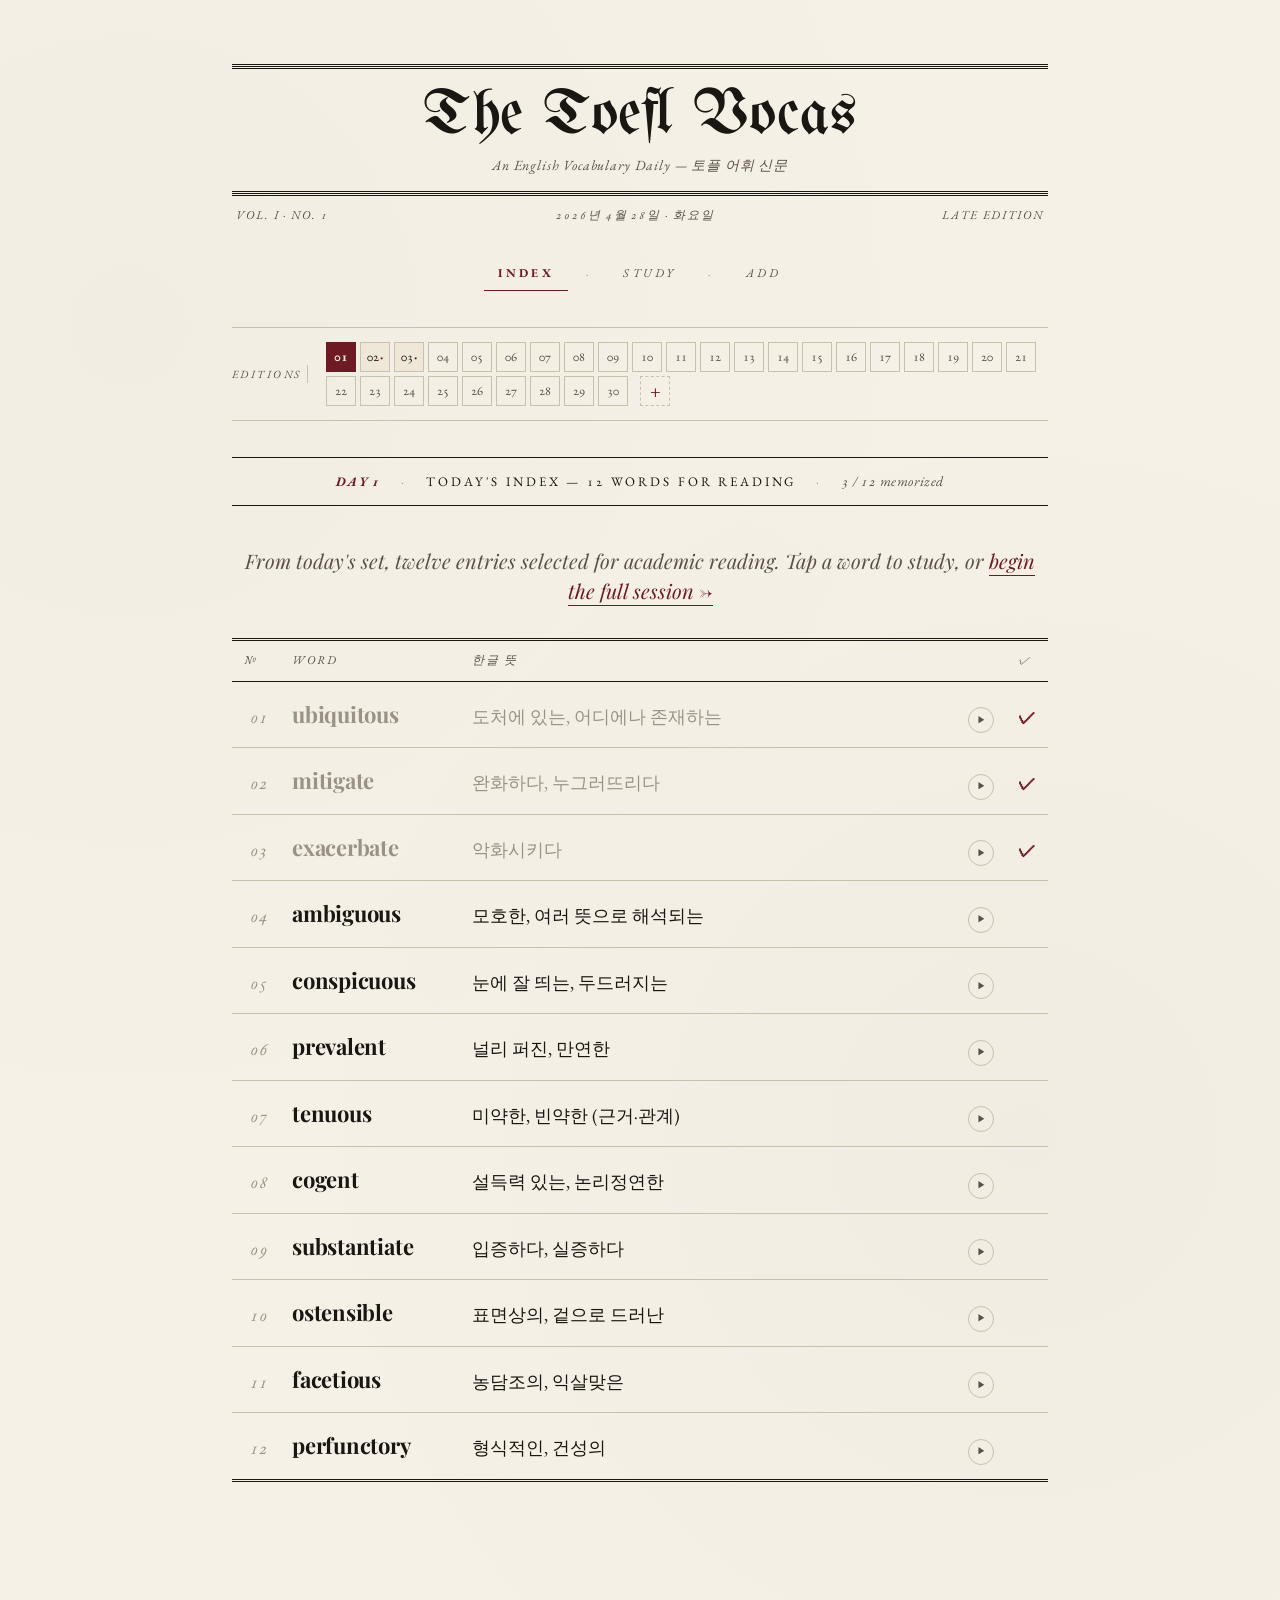
==== commit 34ac82ee: "feat: add Editions day picker, Add page, three-tab nav - Drop the Pronunciation/IPA column from the " ====
--- a/index.html
+++ b/index.html
@@ -28,7 +28,46 @@
       <a href="index.html" class="mode-toggle__item is-active">Index</a>
       <span class="mode-toggle__sep">·</span>
       <a href="study.html" class="mode-toggle__item">Study</a>
+      <span class="mode-toggle__sep">·</span>
+      <a href="add.html" class="mode-toggle__item">Add</a>
     </nav>
+
+    <section class="editions" aria-label="Day selector">
+      <span class="editions__label">Editions</span>
+      <div class="editions__list">
+        <button class="edition is-active" type="button" data-day="1">01</button>
+        <button class="edition is-done" type="button" data-day="2">02</button>
+        <button class="edition is-done" type="button" data-day="3">03</button>
+        <button class="edition" type="button" data-day="4">04</button>
+        <button class="edition" type="button" data-day="5">05</button>
+        <button class="edition" type="button" data-day="6">06</button>
+        <button class="edition" type="button" data-day="7">07</button>
+        <button class="edition" type="button" data-day="8">08</button>
+        <button class="edition" type="button" data-day="9">09</button>
+        <button class="edition" type="button" data-day="10">10</button>
+        <button class="edition" type="button" data-day="11">11</button>
+        <button class="edition" type="button" data-day="12">12</button>
+        <button class="edition" type="button" data-day="13">13</button>
+        <button class="edition" type="button" data-day="14">14</button>
+        <button class="edition" type="button" data-day="15">15</button>
+        <button class="edition" type="button" data-day="16">16</button>
+        <button class="edition" type="button" data-day="17">17</button>
+        <button class="edition" type="button" data-day="18">18</button>
+        <button class="edition" type="button" data-day="19">19</button>
+        <button class="edition" type="button" data-day="20">20</button>
+        <button class="edition" type="button" data-day="21">21</button>
+        <button class="edition" type="button" data-day="22">22</button>
+        <button class="edition" type="button" data-day="23">23</button>
+        <button class="edition" type="button" data-day="24">24</button>
+        <button class="edition" type="button" data-day="25">25</button>
+        <button class="edition" type="button" data-day="26">26</button>
+        <button class="edition" type="button" data-day="27">27</button>
+        <button class="edition" type="button" data-day="28">28</button>
+        <button class="edition" type="button" data-day="29">29</button>
+        <button class="edition" type="button" data-day="30">30</button>
+        <button class="edition edition--custom" type="button" data-day="custom" aria-label="Custom words">+</button>
+      </div>
+    </section>
 
     <section class="dateline">
       <span class="dateline__day">Day 1</span>
@@ -50,7 +89,6 @@
         <tr>
           <th class="col-num">№</th>
           <th class="col-word">Word</th>
-          <th class="col-ipa">Pronunciation</th>
           <th class="col-meaning">한글 뜻</th>
           <th class="col-listen" aria-label="listen"></th>
           <th class="col-status" aria-label="memorized">✓</th>
@@ -60,7 +98,6 @@
         <tr class="row row--done">
           <td class="col-num">01</td>
           <td class="col-word"><a href="study.html#ubiquitous">ubiquitous</a></td>
-          <td class="col-ipa">/juːˈbɪk.wɪ.təs/</td>
           <td class="col-meaning">도처에 있는, 어디에나 존재하는</td>
           <td class="col-listen"><button class="row-speak" type="button" data-word="ubiquitous" aria-label="Listen to ubiquitous">▶</button></td>
           <td class="col-status">✓</td>
@@ -68,7 +105,6 @@
         <tr class="row row--done">
           <td class="col-num">02</td>
           <td class="col-word"><a href="study.html#mitigate">mitigate</a></td>
-          <td class="col-ipa">/ˈmɪt.ɪ.ɡeɪt/</td>
           <td class="col-meaning">완화하다, 누그러뜨리다</td>
           <td class="col-listen"><button class="row-speak" type="button" data-word="mitigate" aria-label="Listen to mitigate">▶</button></td>
           <td class="col-status">✓</td>
@@ -76,7 +112,6 @@
         <tr class="row row--done">
           <td class="col-num">03</td>
           <td class="col-word"><a href="study.html#exacerbate">exacerbate</a></td>
-          <td class="col-ipa">/ɪɡˈzæs.ɚ.beɪt/</td>
           <td class="col-meaning">악화시키다</td>
           <td class="col-listen"><button class="row-speak" type="button" data-word="exacerbate" aria-label="Listen to exacerbate">▶</button></td>
           <td class="col-status">✓</td>
@@ -84,7 +119,6 @@
         <tr class="row">
           <td class="col-num">04</td>
           <td class="col-word"><a href="study.html#ambiguous">ambiguous</a></td>
-          <td class="col-ipa">/æmˈbɪɡ.ju.əs/</td>
           <td class="col-meaning">모호한, 여러 뜻으로 해석되는</td>
           <td class="col-listen"><button class="row-speak" type="button" data-word="ambiguous" aria-label="Listen to ambiguous">▶</button></td>
           <td class="col-status"></td>
@@ -92,7 +126,6 @@
         <tr class="row">
           <td class="col-num">05</td>
           <td class="col-word"><a href="study.html#conspicuous">conspicuous</a></td>
-          <td class="col-ipa">/kənˈspɪk.ju.əs/</td>
           <td class="col-meaning">눈에 잘 띄는, 두드러지는</td>
           <td class="col-listen"><button class="row-speak" type="button" data-word="conspicuous" aria-label="Listen to conspicuous">▶</button></td>
           <td class="col-status"></td>
@@ -100,7 +133,6 @@
         <tr class="row">
           <td class="col-num">06</td>
           <td class="col-word"><a href="study.html#prevalent">prevalent</a></td>
-          <td class="col-ipa">/ˈprev.əl.ənt/</td>
           <td class="col-meaning">널리 퍼진, 만연한</td>
           <td class="col-listen"><button class="row-speak" type="button" data-word="prevalent" aria-label="Listen to prevalent">▶</button></td>
           <td class="col-status"></td>
@@ -108,7 +140,6 @@
         <tr class="row">
           <td class="col-num">07</td>
           <td class="col-word"><a href="study.html#tenuous">tenuous</a></td>
-          <td class="col-ipa">/ˈten.ju.əs/</td>
           <td class="col-meaning">미약한, 빈약한 (근거·관계)</td>
           <td class="col-listen"><button class="row-speak" type="button" data-word="tenuous" aria-label="Listen to tenuous">▶</button></td>
           <td class="col-status"></td>
@@ -116,7 +147,6 @@
         <tr class="row">
           <td class="col-num">08</td>
           <td class="col-word"><a href="study.html#cogent">cogent</a></td>
-          <td class="col-ipa">/ˈkoʊ.dʒənt/</td>
           <td class="col-meaning">설득력 있는, 논리정연한</td>
           <td class="col-listen"><button class="row-speak" type="button" data-word="cogent" aria-label="Listen to cogent">▶</button></td>
           <td class="col-status"></td>
@@ -124,7 +154,6 @@
         <tr class="row">
           <td class="col-num">09</td>
           <td class="col-word"><a href="study.html#substantiate">substantiate</a></td>
-          <td class="col-ipa">/səbˈstæn.ʃi.eɪt/</td>
           <td class="col-meaning">입증하다, 실증하다</td>
           <td class="col-listen"><button class="row-speak" type="button" data-word="substantiate" aria-label="Listen to substantiate">▶</button></td>
           <td class="col-status"></td>
@@ -132,7 +161,6 @@
         <tr class="row">
           <td class="col-num">10</td>
           <td class="col-word"><a href="study.html#ostensible">ostensible</a></td>
-          <td class="col-ipa">/ɑːˈsten.sə.bəl/</td>
           <td class="col-meaning">표면상의, 겉으로 드러난</td>
           <td class="col-listen"><button class="row-speak" type="button" data-word="ostensible" aria-label="Listen to ostensible">▶</button></td>
           <td class="col-status"></td>
@@ -140,7 +168,6 @@
         <tr class="row">
           <td class="col-num">11</td>
           <td class="col-word"><a href="study.html#facetious">facetious</a></td>
-          <td class="col-ipa">/fəˈsiː.ʃəs/</td>
           <td class="col-meaning">농담조의, 익살맞은</td>
           <td class="col-listen"><button class="row-speak" type="button" data-word="facetious" aria-label="Listen to facetious">▶</button></td>
           <td class="col-status"></td>
@@ -148,7 +175,6 @@
         <tr class="row">
           <td class="col-num">12</td>
           <td class="col-word"><a href="study.html#perfunctory">perfunctory</a></td>
-          <td class="col-ipa">/pɚˈfʌŋk.tɚ.i/</td>
           <td class="col-meaning">형식적인, 건성의</td>
           <td class="col-listen"><button class="row-speak" type="button" data-word="perfunctory" aria-label="Listen to perfunctory">▶</button></td>
           <td class="col-status"></td>
--- a/styles.css
+++ b/styles.css
@@ -106,6 +106,79 @@
 }
 .mode-toggle__sep { color: var(--ink-faint); font-style: normal; }
 
+/* ---------- Editions (Day picker) ---------- */
+.editions {
+  display: flex;
+  align-items: center;
+  gap: 18px;
+  margin: 0 0 36px;
+  padding: 14px 0;
+  border-top: 1px solid var(--rule-soft);
+  border-bottom: 1px solid var(--rule-soft);
+}
+.editions__label {
+  font-family: var(--serif);
+  font-style: italic;
+  font-size: 11px;
+  text-transform: uppercase;
+  letter-spacing: 0.22em;
+  color: var(--ink-soft);
+  flex-shrink: 0;
+  padding-right: 6px;
+  border-right: 1px solid var(--rule-soft);
+}
+.editions__list {
+  display: flex;
+  flex-wrap: wrap;
+  gap: 4px;
+  flex: 1;
+}
+.edition {
+  background: none;
+  border: 1px solid var(--rule-soft);
+  width: 30px;
+  height: 30px;
+  font-family: var(--serif);
+  font-feature-settings: "onum";
+  font-size: 13px;
+  cursor: pointer;
+  color: var(--ink-soft);
+  padding: 0;
+  display: inline-flex;
+  align-items: center;
+  justify-content: center;
+  transition: background 0.12s, color 0.12s, border-color 0.12s;
+}
+.edition:hover {
+  border-color: var(--ink);
+  color: var(--ink);
+}
+.edition.is-done {
+  color: var(--ink);
+  background: var(--paper-soft);
+  border-color: var(--rule-soft);
+}
+.edition.is-done::after {
+  content: "·";
+  position: relative;
+  margin-left: 1px;
+  color: var(--accent);
+  font-weight: 700;
+}
+.edition.is-active {
+  background: var(--accent);
+  color: var(--paper);
+  border-color: var(--accent);
+  font-weight: 700;
+}
+.edition--custom {
+  font-size: 18px;
+  color: var(--accent);
+  border-style: dashed;
+  margin-left: 8px;
+}
+.edition--custom:hover { background: var(--accent); color: var(--paper); border-style: solid; }
+
 /* ---------- Dateline ---------- */
 .dateline {
   text-align: center;
@@ -394,6 +467,121 @@
 .pager__pause {
   border: 1px solid var(--ink) !important;
   padding: 4px 12px !important;
+}
+
+/* ---------- Add Form ---------- */
+.add-form {
+  max-width: 620px;
+  margin: 16px auto 0;
+}
+.field {
+  margin-bottom: 32px;
+}
+.field label {
+  display: block;
+  font-family: var(--serif);
+  font-style: italic;
+  font-size: 11px;
+  text-transform: uppercase;
+  letter-spacing: 0.22em;
+  color: var(--accent);
+  font-weight: 700;
+  margin-bottom: 8px;
+}
+.field input,
+.field textarea,
+.field select {
+  width: 100%;
+  background: transparent;
+  border: none;
+  border-bottom: 1px solid var(--ink);
+  font-family: var(--serif);
+  font-size: 19px;
+  color: var(--ink);
+  padding: 6px 0;
+  outline: none;
+  resize: vertical;
+  border-radius: 0;
+  -webkit-appearance: none;
+  appearance: none;
+}
+.field input::placeholder,
+.field textarea::placeholder {
+  color: var(--ink-faint);
+  font-style: italic;
+}
+.field input:focus,
+.field textarea:focus,
+.field select:focus {
+  border-bottom-color: var(--accent);
+  border-bottom-width: 2px;
+  margin-bottom: -1px;
+}
+.field textarea { line-height: 1.5; }
+.field select {
+  background-image: url("data:image/svg+xml;utf8,<svg xmlns='http://www.w3.org/2000/svg' viewBox='0 0 12 8'><path fill='%231a1612' d='M0 0l6 8 6-8z'/></svg>");
+  background-repeat: no-repeat;
+  background-position: right 4px center;
+  background-size: 10px;
+  padding-right: 24px;
+  font-style: italic;
+}
+
+.field-group {
+  display: grid;
+  grid-template-columns: 1fr 1fr;
+  gap: 28px;
+}
+
+.field--lookup .lookup-row {
+  display: flex;
+  gap: 12px;
+  align-items: flex-end;
+}
+.field--lookup input {
+  font-family: var(--display);
+  font-size: 32px;
+  font-weight: 700;
+  letter-spacing: -0.01em;
+}
+.lookup-btn {
+  background: none;
+  border: 1px solid var(--ink);
+  padding: 8px 16px;
+  font-family: var(--serif);
+  font-style: italic;
+  font-size: 13px;
+  cursor: pointer;
+  color: var(--ink);
+  white-space: nowrap;
+  letter-spacing: 0.06em;
+  transition: background 0.15s, color 0.15s;
+  margin-bottom: 8px;
+}
+.lookup-btn:hover { background: var(--ink); color: var(--paper); }
+
+.form-actions {
+  margin-top: 48px;
+  padding-top: 24px;
+  border-top: 3px double var(--rule);
+  text-align: right;
+}
+.cta-submit {
+  background: none;
+  border: 1px solid var(--ink);
+  padding: 14px 28px;
+  font-family: var(--display);
+  font-style: italic;
+  font-size: 20px;
+  cursor: pointer;
+  color: var(--ink);
+  letter-spacing: 0.04em;
+  transition: background 0.15s, color 0.15s, border-color 0.15s;
+}
+.cta-submit:hover {
+  background: var(--accent);
+  color: var(--paper);
+  border-color: var(--accent);
 }
 
 /* ---------- Responsive ---------- */
@@ -435,4 +623,9 @@
   .col-listen { display: inline-block; width: auto; float: right; margin-right: 8px; }
   .col-word { font-size: 24px; display: inline-block; }
   .col-ipa { font-size: 14px; }
-}
+  .editions { gap: 10px; padding: 12px 0; }
+  .editions__label { font-size: 10px; padding-right: 4px; }
+  .edition { width: 26px; height: 26px; font-size: 12px; }
+  .field-group { grid-template-columns: 1fr; gap: 0; }
+  .field--lookup input { font-size: 24px; }
+}
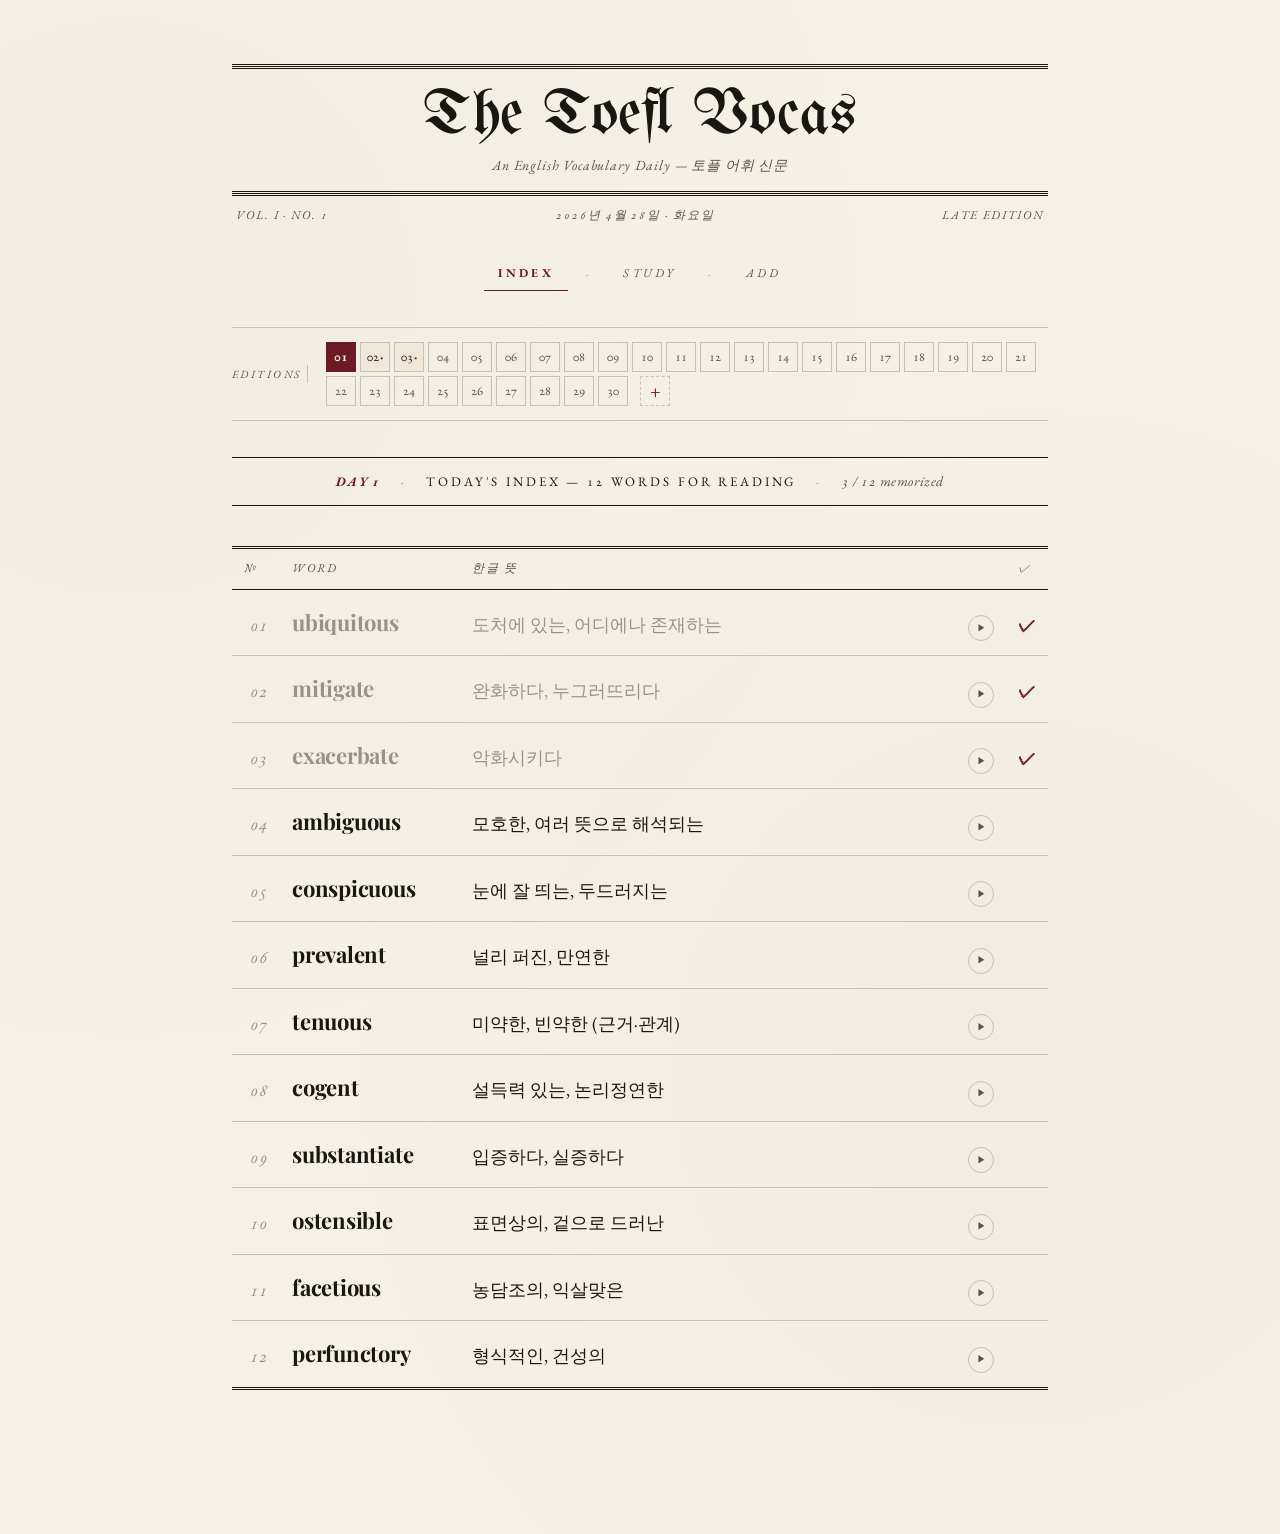
==== commit 5d8a7f38: "style: unify page width to 880px across all views Index, Study, and Add now use the same .paper cont" ====
--- a/index.html
+++ b/index.html
@@ -11,7 +11,7 @@
   <link rel="stylesheet" href="styles.css" />
 </head>
 <body>
-  <main class="paper paper--wide">
+  <main class="paper">
     <header class="masthead">
       <div class="masthead__rule masthead__rule--top"></div>
       <h1 class="masthead__title">The Toefl Vocas</h1>
@@ -75,13 +75,6 @@
       <span class="dateline__topic">Today's Index — 12 Words for Reading</span>
       <span class="dateline__sep">·</span>
       <span class="dateline__progress">3 / 12 memorized</span>
-    </section>
-
-    <section class="lead">
-      <p class="lead__deck">
-        From today's set, twelve entries selected for academic reading. Tap a word to study, or
-        <a class="lead__link" href="study.html">begin the full session →</a>
-      </p>
     </section>
 
     <table class="index-table">
--- a/styles.css
+++ b/styles.css
@@ -34,11 +34,10 @@
 a:hover { color: var(--accent); }
 
 .paper {
-  max-width: 720px;
+  max-width: 880px;
   margin: 0 auto;
   padding: 64px 32px 96px;
 }
-.paper--wide { max-width: 880px; }
 
 /* ---------- Masthead ---------- */
 .masthead { text-align: center; margin-bottom: 56px; }
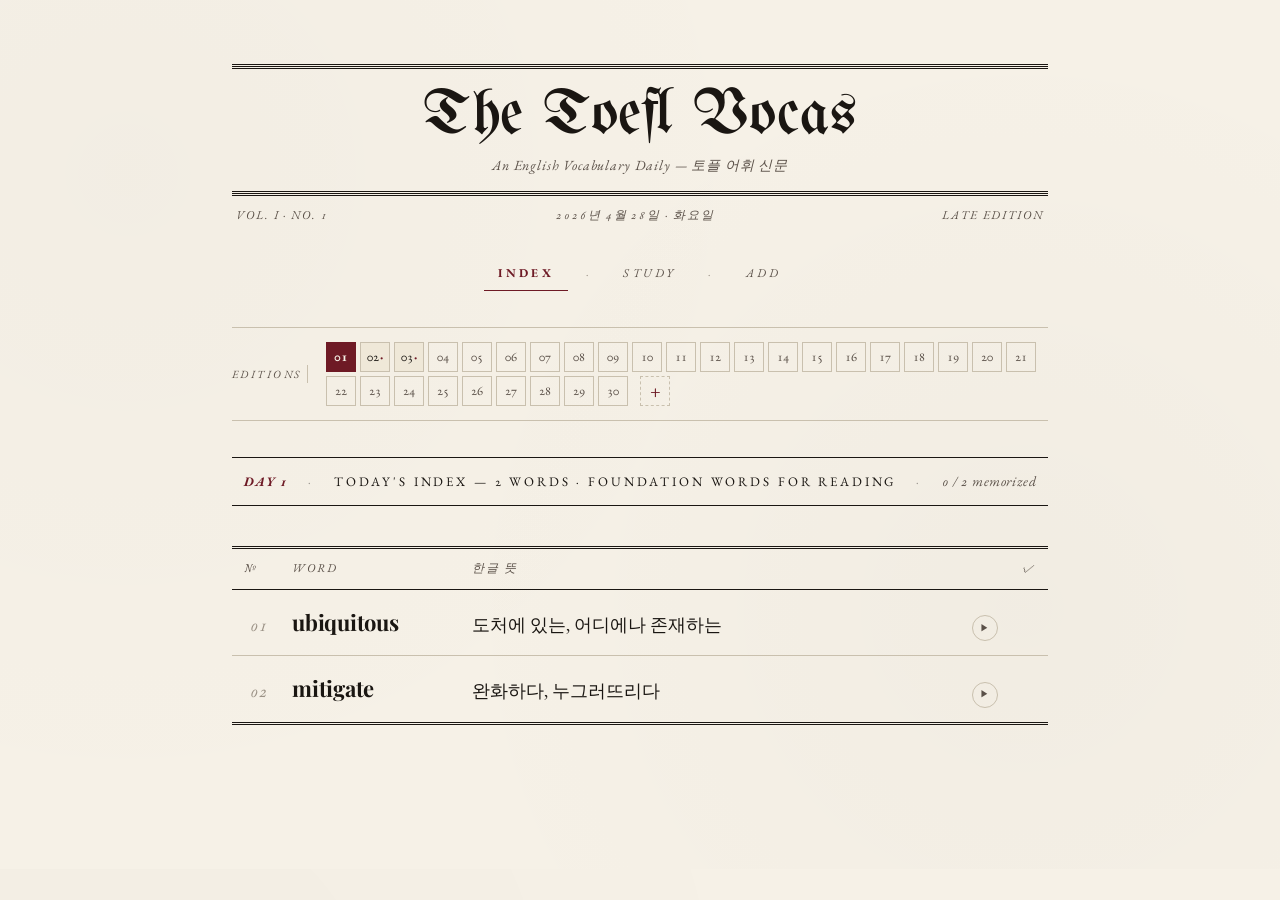
==== commit 45f46d1b: "feat: render Index dynamically from data/{section}/day-NN.json app.js loads the requested Day file (" ====
--- a/index.html
+++ b/index.html
@@ -10,7 +10,7 @@
   <link href="https://fonts.cdnfonts.com/css/chomsky" rel="stylesheet">
   <link rel="stylesheet" href="styles.css" />
 </head>
-<body>
+<body data-page="index">
   <main class="paper">
     <header class="masthead">
       <div class="masthead__rule masthead__rule--top"></div>
@@ -88,93 +88,11 @@
         </tr>
       </thead>
       <tbody>
-        <tr class="row row--done">
-          <td class="col-num">01</td>
-          <td class="col-word"><a href="study.html#ubiquitous">ubiquitous</a></td>
-          <td class="col-meaning">도처에 있는, 어디에나 존재하는</td>
-          <td class="col-listen"><button class="row-speak" type="button" data-word="ubiquitous" aria-label="Listen to ubiquitous">▶</button></td>
-          <td class="col-status">✓</td>
-        </tr>
-        <tr class="row row--done">
-          <td class="col-num">02</td>
-          <td class="col-word"><a href="study.html#mitigate">mitigate</a></td>
-          <td class="col-meaning">완화하다, 누그러뜨리다</td>
-          <td class="col-listen"><button class="row-speak" type="button" data-word="mitigate" aria-label="Listen to mitigate">▶</button></td>
-          <td class="col-status">✓</td>
-        </tr>
-        <tr class="row row--done">
-          <td class="col-num">03</td>
-          <td class="col-word"><a href="study.html#exacerbate">exacerbate</a></td>
-          <td class="col-meaning">악화시키다</td>
-          <td class="col-listen"><button class="row-speak" type="button" data-word="exacerbate" aria-label="Listen to exacerbate">▶</button></td>
-          <td class="col-status">✓</td>
-        </tr>
-        <tr class="row">
-          <td class="col-num">04</td>
-          <td class="col-word"><a href="study.html#ambiguous">ambiguous</a></td>
-          <td class="col-meaning">모호한, 여러 뜻으로 해석되는</td>
-          <td class="col-listen"><button class="row-speak" type="button" data-word="ambiguous" aria-label="Listen to ambiguous">▶</button></td>
-          <td class="col-status"></td>
-        </tr>
-        <tr class="row">
-          <td class="col-num">05</td>
-          <td class="col-word"><a href="study.html#conspicuous">conspicuous</a></td>
-          <td class="col-meaning">눈에 잘 띄는, 두드러지는</td>
-          <td class="col-listen"><button class="row-speak" type="button" data-word="conspicuous" aria-label="Listen to conspicuous">▶</button></td>
-          <td class="col-status"></td>
-        </tr>
-        <tr class="row">
-          <td class="col-num">06</td>
-          <td class="col-word"><a href="study.html#prevalent">prevalent</a></td>
-          <td class="col-meaning">널리 퍼진, 만연한</td>
-          <td class="col-listen"><button class="row-speak" type="button" data-word="prevalent" aria-label="Listen to prevalent">▶</button></td>
-          <td class="col-status"></td>
-        </tr>
-        <tr class="row">
-          <td class="col-num">07</td>
-          <td class="col-word"><a href="study.html#tenuous">tenuous</a></td>
-          <td class="col-meaning">미약한, 빈약한 (근거·관계)</td>
-          <td class="col-listen"><button class="row-speak" type="button" data-word="tenuous" aria-label="Listen to tenuous">▶</button></td>
-          <td class="col-status"></td>
-        </tr>
-        <tr class="row">
-          <td class="col-num">08</td>
-          <td class="col-word"><a href="study.html#cogent">cogent</a></td>
-          <td class="col-meaning">설득력 있는, 논리정연한</td>
-          <td class="col-listen"><button class="row-speak" type="button" data-word="cogent" aria-label="Listen to cogent">▶</button></td>
-          <td class="col-status"></td>
-        </tr>
-        <tr class="row">
-          <td class="col-num">09</td>
-          <td class="col-word"><a href="study.html#substantiate">substantiate</a></td>
-          <td class="col-meaning">입증하다, 실증하다</td>
-          <td class="col-listen"><button class="row-speak" type="button" data-word="substantiate" aria-label="Listen to substantiate">▶</button></td>
-          <td class="col-status"></td>
-        </tr>
-        <tr class="row">
-          <td class="col-num">10</td>
-          <td class="col-word"><a href="study.html#ostensible">ostensible</a></td>
-          <td class="col-meaning">표면상의, 겉으로 드러난</td>
-          <td class="col-listen"><button class="row-speak" type="button" data-word="ostensible" aria-label="Listen to ostensible">▶</button></td>
-          <td class="col-status"></td>
-        </tr>
-        <tr class="row">
-          <td class="col-num">11</td>
-          <td class="col-word"><a href="study.html#facetious">facetious</a></td>
-          <td class="col-meaning">농담조의, 익살맞은</td>
-          <td class="col-listen"><button class="row-speak" type="button" data-word="facetious" aria-label="Listen to facetious">▶</button></td>
-          <td class="col-status"></td>
-        </tr>
-        <tr class="row">
-          <td class="col-num">12</td>
-          <td class="col-word"><a href="study.html#perfunctory">perfunctory</a></td>
-          <td class="col-meaning">형식적인, 건성의</td>
-          <td class="col-listen"><button class="row-speak" type="button" data-word="perfunctory" aria-label="Listen to perfunctory">▶</button></td>
-          <td class="col-status"></td>
-        </tr>
+        <tr><td colspan="5" style="padding:32px;text-align:center;font-style:italic;color:var(--ink-soft)">Loading today's edition…</td></tr>
       </tbody>
     </table>
 
   </main>
+  <script src="app.js"></script>
 </body>
 </html>
